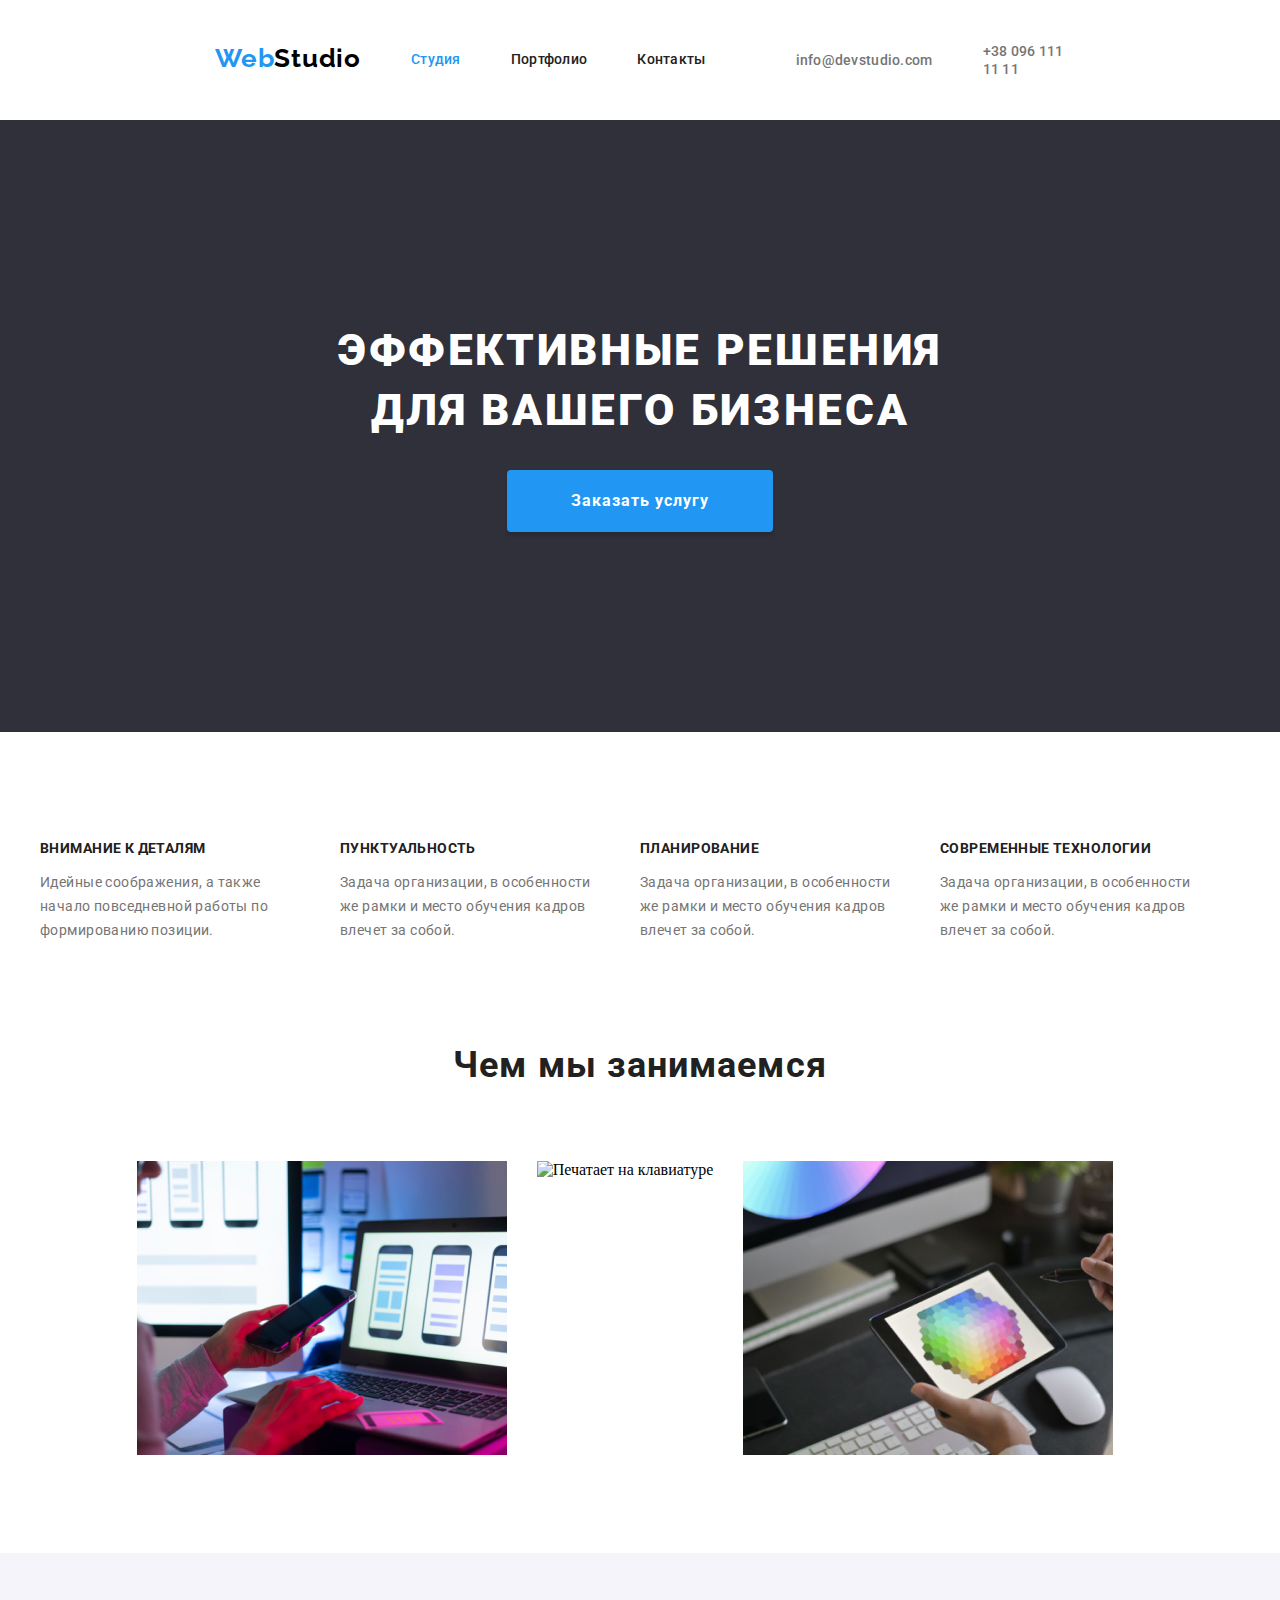
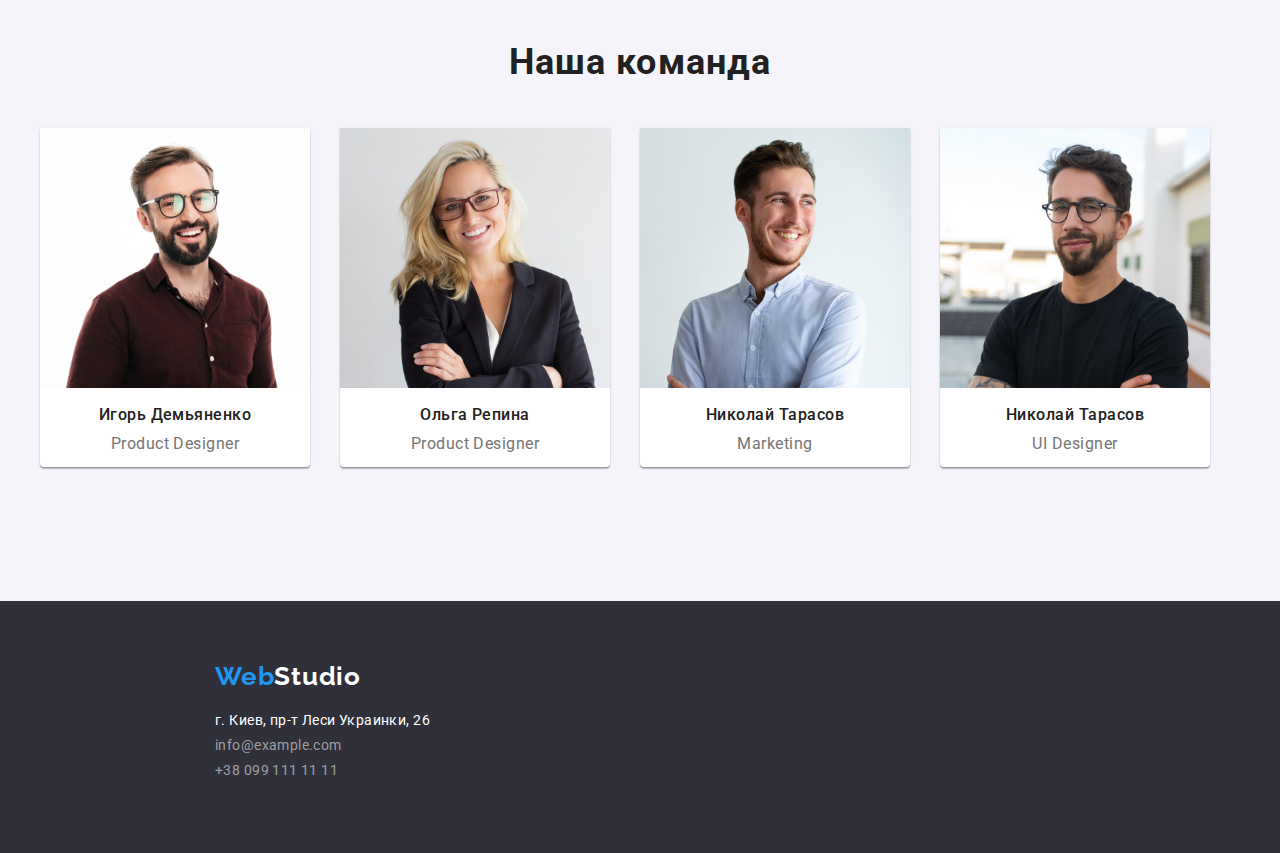
==== index.html @ b2a763d1 "HW" ====
<!DOCTYPE html>
<html lang="ru">
<head>
    <meta charset="UTF-8">
    <meta name="viewport" content="width=device-width, initial-scale=1.0">
    <title>WebStudio</title>
    <link rel="stylesheet" href="css/style.css">
    <link rel="preconnect" href="https://fonts.gstatic.com">
    <link href="https://fonts.googleapis.com/css2?family=Raleway:wght@700&family=Roboto:wght@400;500;700;900&display=swap"
        rel="stylesheet">
</head>
<body>
    
<header class="header">
   <div class="nav_bar_flex">
        <div class="menu">
<ul class="nav_bar">
 
<li lang="en"  class="nav_bar_item_icon"><a href="./index.html" > <span class="color_icon"> Web</span>Studio</a></li>
<li ><a href="#" class="nav_bar_item accent">Студия</a></li>
<li ><a href="portfolio.html" class="nav_bar_item">Портфолио</a></li>
<li ><a href="#" class="nav_bar_item nav">Контакты</a></li>

    </ul>
</div>
<ul class="nav_contact"></ul>
<div class="menu_mail">
    
    <li>
<a href="mailto:info@devstudio.com" class="nav_mail nav_bar_item nav_tel_mail" >info@devstudio.com</a>
</li>
</div>
<li>
<div class="menu_tel"><a href="tel:+380961111111" class="nav_tel nav_bar_item nav_tel_mail" >+38 096 111 11 11</a>
</li>

</div>
</ul>

</div>
</header>
<main>

<section class="hero">
    <div class="hero_head_flex">
<h1 class="hero_head">Эффективные решения для вашего бизнеса</h1></div>
<div class="hero_url_flex"><a href="#" class="hero_url">Заказать услугу</a></div>

</section>


<div >
<section class="edge">
<h2 hidden class="edge_head_hidden">ПРЕИМУ́ЩЕСТВО</h2>
    <ul class="edge_text"> 
<div class="edge_list"><li>
<h3 class="edge_head">Внимание к деталям</h3>
<p class="edge_paragraph">Идейные соображения, а также
 начало повседневной работы по формированию позиции.</p>
</li></div>
<div class="edge_list"><li>
<h3 class="edge_head">Пунктуальность</h3>
<p class="edge_paragraph">Задача организации, 
в особенности же рамки и место обучения кадров влечет за собой.</p>
</li></div>
<div class="edge_list"><li>
<h3 class="edge_head">Планирование</h3>
<p class="edge_paragraph">Задача организации, 
в особенности же рамки и место обучения кадров влечет за собой.</p>
</li></div>
<div class="edge_list"><li>
<h3 class="edge_head">Современные технологии</h3>
<p class="edge_paragraph">Задача организации, в особенности 
же рамки и место обучения кадров влечет за собой.</p>
</li></div>
</section>
</div>
<section class="work">
    </ul>
    <h2 class="work_head">Чем мы занимаемся</h2>
   <div class="work_flex"> <ul class="work_list_photo">
        <li class="work_img_list"><img src="img/img1.jpg" alt="Смотрит в телефон" width="370" height="294"></li>
        <li class="work_img_list"><img src="img/img2.jpg" alt="Печатает на клавиатуре" width="370" height="294"></li>
        <li class="work_img_list"><img src="img/img.jpg" alt="Выберае цвет" width="370" height="294"></li>
    </ul>
    </div>
</section>
<section class="team"><div class="team_head_description_position">
    <h2 class="team_head_description">Наша команда</h2></div>
    <ul class="team_description">
        <li class="team_portfolio">
     <img src="img/img3.jpg" alt="Игорь Демьяненко" width="270" height="260" class="team_photo" >
     <h3 class="team_head">Игорь Демьяненко</h3>
     <p class="team_paragraph">Product Designer</p>
        </li>
        <li class="team_portfolio">
            <img src="img/img4.jpg" alt="Ольга Репина" width="270" height="260" class="team_photo">
            <h3 class="team_head">Ольга Репина</h3>
            <p class="team_paragraph">Product Designer</p>
        </li>
        <li class="team_portfolio">
            <img src="img/img5.jpg" alt="Николай Тарасов" width="270" height="260" class=""team_photo>
      <h3 class="team_head">Николай Тарасов</h3>
            <p class="team_paragraph">Marketing</p>
        </li>
        <li class="team_portfolio">
            <img src="img/img6.jpg" alt="Николай Тарасов" width="270" height="260" class="team_photo">    
            <h3 class="team_head">Николай Тарасов</h3>
            <p class="team_paragraph">UI Designer</p>
        </li> 
    </ul>
</section>
</main>

<footer class="footer">
<div class="nav_bar_item_icon_footer"><a href="#" lang="en" class="nav_bar_item_footer"> <span class="color_icon"> Web</span>Studio</a></div>
        <ul class="href_nav_footer">
        <li class="maps_href href_nav"><a href="https://goo.gl/maps/FSxDLKesftVuLDhv7"><span class="maps_href_color">г. Киев, пр-т Леси Украинки, 26</span></a></li>
        <li class="href_nav "><a href="mailto:info@example.com"> <span class="href_nav_color"> info@example.com</span></a></li>
        <li class="href_nav "><a href="tel:+380991111111"><span class="href_nav_color">+38 099 111 11 11</span></a></li>
        </ul>

</footer>



</body>
</html>
---- css/style.css ----
a {
  text-decoration: none;
  color: rgb(0, 0, 0);
  list-style-type: none;
}
body {
  margin: 0px;
  padding: 0px;
}
li {
  list-style-type: none;
}
.color_icon {
  color: #2196f3;
}
.nav_bar_item_icon {
  font-family: "Raleway", sans-serif;
  font-weight: bold;
  font-size: 26px;
  line-height: 0.838;
  letter-spacing: 0.03em;
}
.nav_bar_item {
  font-family: "Roboto", sans-serif;
  font-weight: 500;
  font-size: 14px;
  line-height: 0.875;
  letter-spacing: 0.02em;
  color: #212121;
}
.nav_bar_item:hover,
.nav_bar_item:focus {
  color: #2196f3;
}
.hero {
  min-height: 600px;
  background: #2f303a;
}
.hero_head {
  font-family: "Roboto", sans-serif;
  font-style: normal;
  font-weight: 900;
  font-size: 44px;
  line-height: 60px;
  width: 696px;
  height: 120px;
  letter-spacing: 0.06em;
  text-transform: uppercase;
  margin-top: 200px;
  margin-bottom: 30px;
  color: #ffffff;
}
.hero_url {
  font-family: "Roboto", sans-serif;
  font-style: normal;
  font-weight: bold;
  font-size: 16px;
  line-height: 0.533px;
  letter-spacing: 0.06em;
  box-shadow: 0px 4px 4px rgba(0, 0, 0, 0.15);
  color: #ffffff;
  padding: 31px 64px;
  background-color: #2196f3;
  border-radius: 4px;
  margin-bottom: 200px;
}
.edge_head {
  font-family: "Roboto", sans-serif;
  font-style: normal;
  font-weight: bold;
  font-size: 14px;
  line-height: 16px;
  letter-spacing: 0.03em;
  text-transform: uppercase;

  color: #212121;
}
.edge_paragraph {
  font-family: "Roboto", sans-serif;
  font-style: normal;
  font-weight: normal;
  font-size: 14px;
  line-height: 24px;
  letter-spacing: 0.03em;

  color: #757575;
}
.work_head {
  font-family: "Roboto", sans-serif;
  font-style: normal;
  font-weight: bold;
  font-size: 36px;
  line-height: 0.857;
  letter-spacing: 0.03em;

  color: #212121;
}
.team_head_description {
  font-family: "Roboto", sans-serif;
  font-style: normal;
  font-weight: bold;
  font-size: 36px;
  line-height: 0.857;
  letter-spacing: 0.03em;
  color: #212121;
}
.team_head {
  font-family: "Roboto", sans-serif;
  font-style: normal;
  font-weight: 500;
  font-size: 16px;
  line-height: 0.842;
  letter-spacing: 0.03em;

  color: #212121;
}
.team_paragraph {
  font-family: "Roboto", sans-serif;
  font-style: normal;
  font-weight: normal;
  font-size: 16px;
  line-height: 0.842;
  letter-spacing: 0.03em;
  color: #757575;
}
.href_nav {
  font-family: "Roboto", sans-serif;
  font-style: normal;
  font-weight: normal;
  font-size: 14px;
  letter-spacing: 0.03em;
  color: #757575;
}
.maps_href {
  font-family: "Roboto", sans-serif;
  font-style: normal;
  font-weight: normal;
  font-size: 14px;
  letter-spacing: 0.03em;
  color: #ffffff;
}
.nav_tel_mail {
  color: #757575;
}
.footer {
  background: #2f303a;
  height: 252px;
}
.nav_bar_item_icon {
  color: #ffffff;
}
.href_nav_color {
  color: #9f9fa3;
}
.maps_href_color {
  color: #ffffff;
}
.accent {
  color: #2196f3;
}
.hero_head_flex {
  display: flex;
  justify-content: center;
  text-align: center;
}
.hero_url_flex {
  display: flex;
  justify-content: center;
}
.header {
  min-height: 80px;
}
.nav_bar_flex {
  display: flex;
}
.nav_bar {
  display: flex;
  align-items: center;
}
.nav_bar_item_icon {
  margin: 24px 93px 25px 215px;
}
.menu .nav_bar li {
  display: flex;
  margin-right: 50px;
}
.nav_bar {
  padding: 0;
  margin: 24px 0 25px 0;
  min-height: 20px;
}
.menu_mail .a {
  margin-left: 1000px;
}
.nav_bar_flex {
  display: flex;
  align-items: center;
  min-height: 70px;
}
.menu_mail {
  margin-left: auto;
}
.menu_tel {
  margin-right: 215px;
  margin-left: 50px;
}
.edge_list {
  min-height: 100px;
  min-width: 270px;
}
.edge_flex {
  display: inline;
}
.edge_list {
  height: 100px;
  width: 270px;
  margin-right: 30px;
  margin-top: 94px;
  margin-bottom: 94px;
}
.edge_text {
  padding: 0;
  display: flex;
  justify-content: center;
  margin: 0;
}
.work_head {
  text-align: center;
}
.work_flex {
  display: flex;
}
.work_list_photo {
  padding: 0;
  margin: 0;
  display: flex;
  margin: auto;
}
.work_img_list {
  margin-right: 30px;
  margin-top: 50px;
  margin-bottom: 94px;
}
.team {
  min-height: 648px;
  background-color: #f5f4fa;
  margin: 0;
  padding: 0px;
}
.team_head_description {
  text-align: center;
  margin: 0;
  padding: 0;
  padding-top: 94px;
}

.team_description {
  display: flex;
  justify-content: center;
  padding: 0;
  margin: 0;
  margin-top: 50px;
}

.team_portfolio {
  margin-right: 30px;
  background: #ffffff;
  box-shadow: 0px 1px 3px rgba(0, 0, 0, 0.12), 0px 1px 1px rgba(0, 0, 0, 0.14),
    0px 2px 1px rgba(0, 0, 0, 0.2);
  border-radius: 0px 0px 4px 4px;
  text-align: center;
}
.nav_bar_item_footer {
  margin: 0;
  padding: 0;

  font-family: "Raleway", sans-serif;
  font-weight: bold;
  font-size: 26px;
  line-height: 31px;
  letter-spacing: 0.03em;
  color: #ffffff;
}
.nav_bar_item_icon_footer {
  padding-top: 60px;
  margin-left: 215px;
  margin-bottom: 20px;
}
.href_nav {
  margin-left: 215px;
  margin-top: 9px;
}
.href_nav_footer {
  margin: 0;
  padding: 0;
}
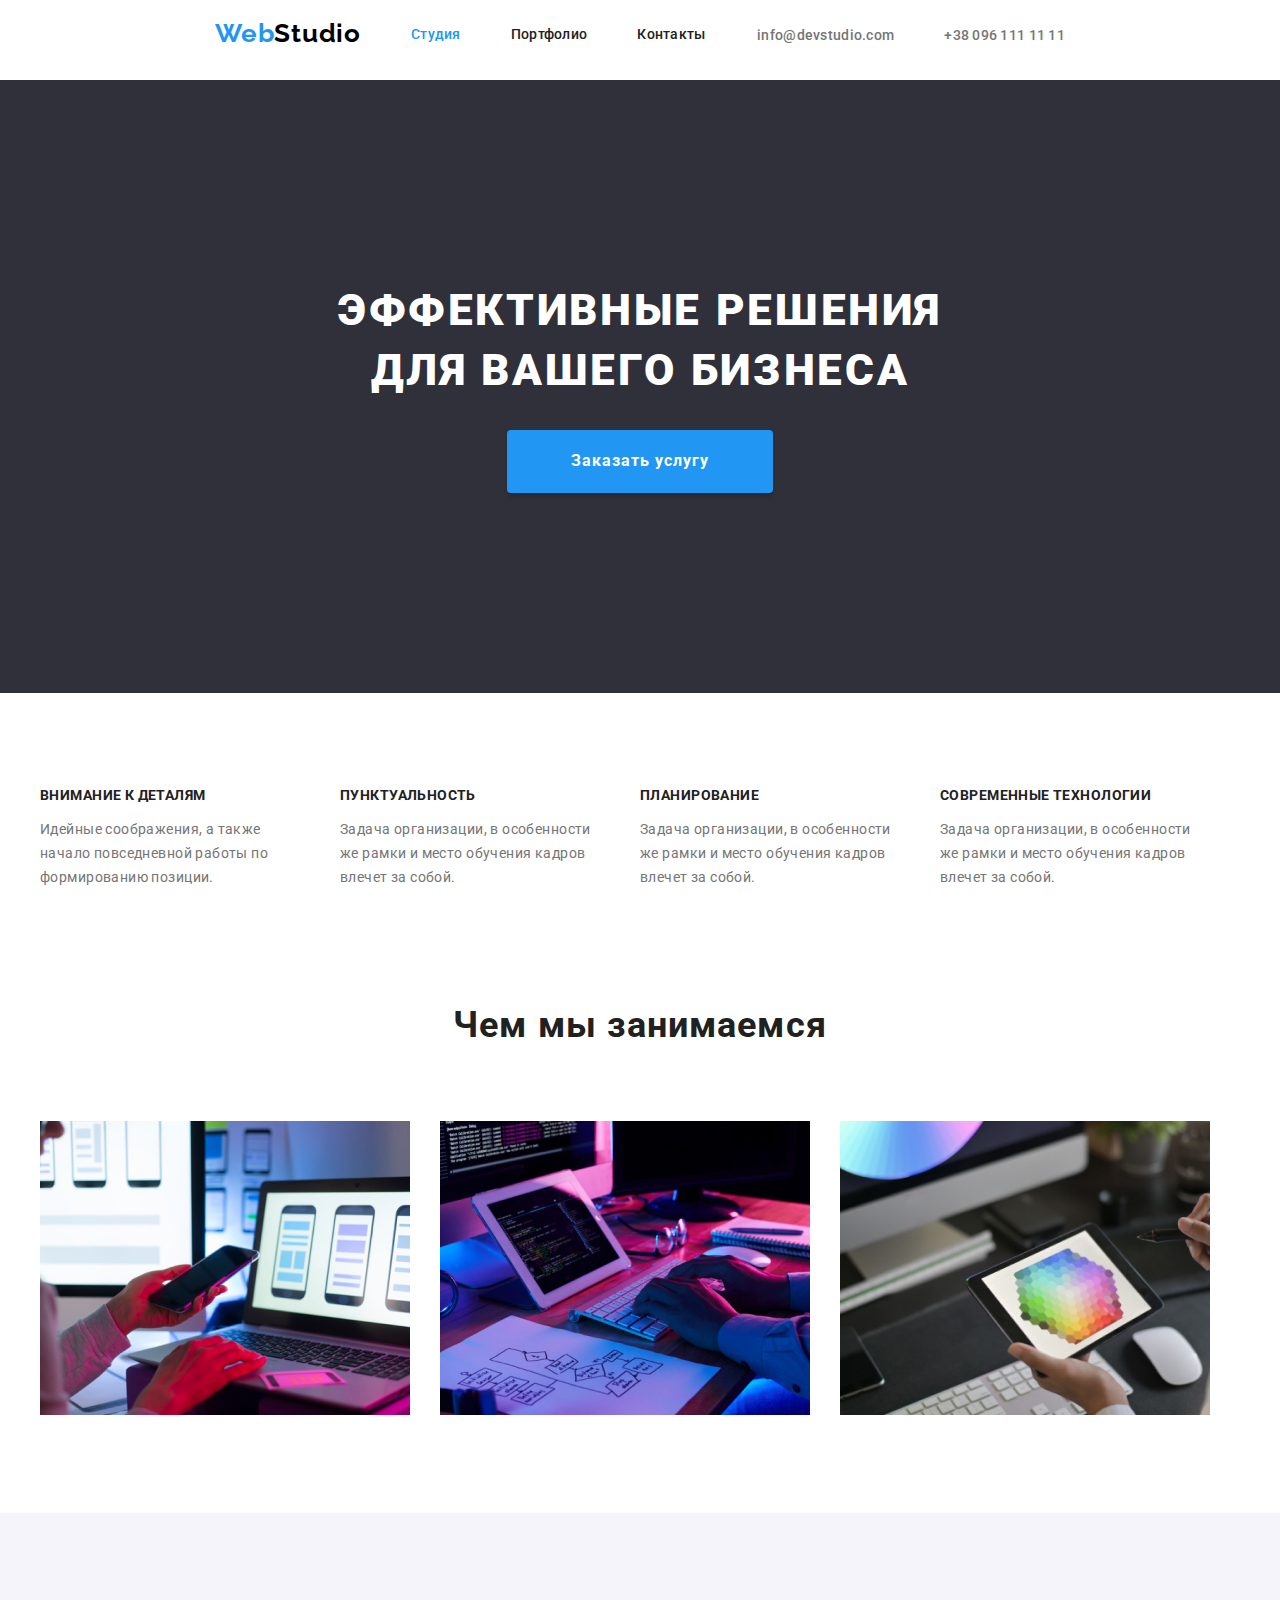
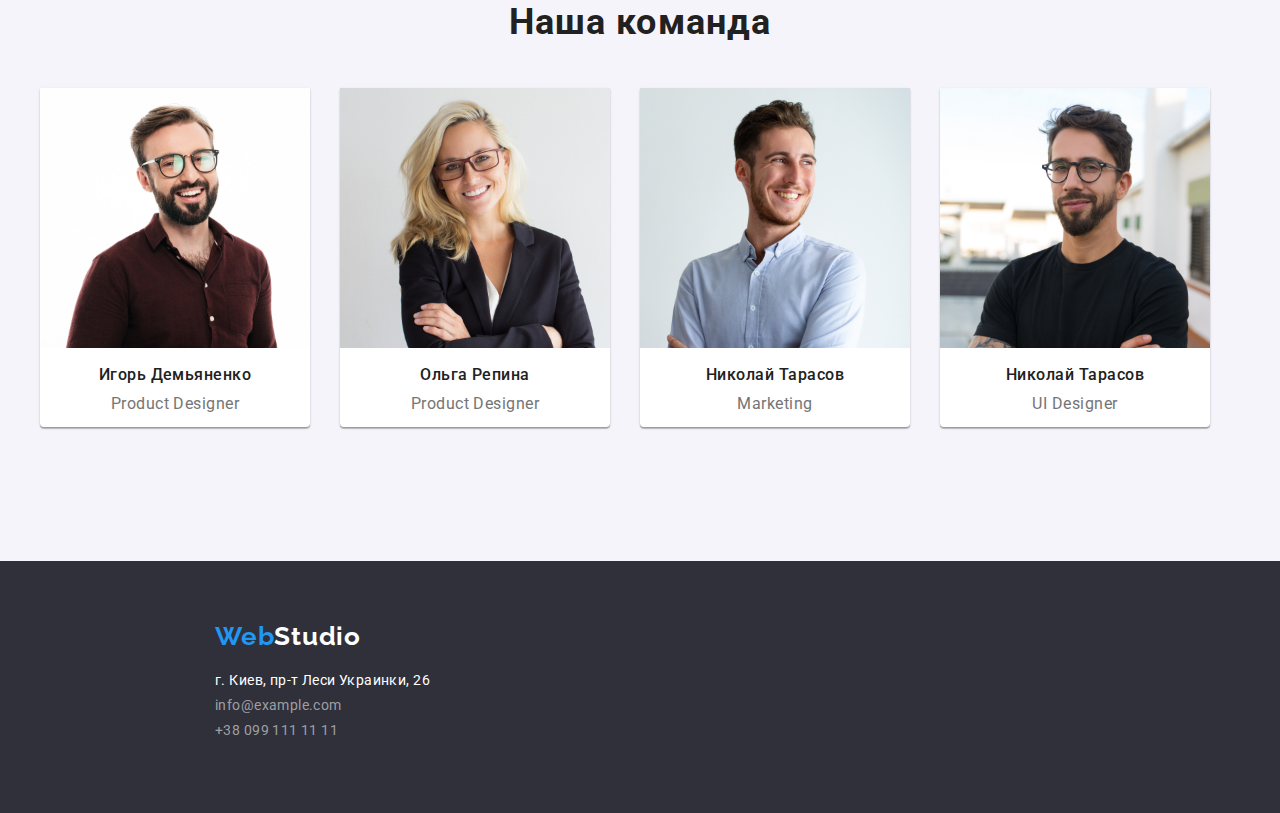
==== commit b15eaa20: "hm 4" ====
--- a/index.html
+++ b/index.html
@@ -23,18 +23,22 @@
 
     </ul>
 </div>
-<ul class="nav_contact"></ul>
-<div class="menu_mail">
+
+<ul class="nav_contact">
+
     
     <li>
+        <div class="menu_mail">
 <a href="mailto:info@devstudio.com" class="nav_mail nav_bar_item nav_tel_mail" >info@devstudio.com</a>
-</li>
 </div>
-<li>
-<div class="menu_tel"><a href="tel:+380961111111" class="nav_tel nav_bar_item nav_tel_mail" >+38 096 111 11 11</a>
 </li>
 
+
+    <li>
+        <div class="menu_tel">
+<a href="tel:+380961111111" class="nav_tel nav_bar_item nav_tel_mail" >+38 096 111 11 11</a>
 </div>
+</li>
 </ul>
 
 </div>
@@ -53,30 +57,34 @@
 <section class="edge">
 <h2 hidden class="edge_head_hidden">ПРЕИМУ́ЩЕСТВО</h2>
     <ul class="edge_text"> 
-<div class="edge_list"><li>
+<li><div class="edge_list">
 <h3 class="edge_head">Внимание к деталям</h3>
 <p class="edge_paragraph">Идейные соображения, а также
- начало повседневной работы по формированию позиции.</p>
-</li></div>
-<div class="edge_list"><li>
+ начало повседневной работы по формированию позиции.</p></div>
+</li>
+<li><div class="edge_list">
 <h3 class="edge_head">Пунктуальность</h3>
 <p class="edge_paragraph">Задача организации, 
-в особенности же рамки и место обучения кадров влечет за собой.</p>
-</li></div>
-<div class="edge_list"><li>
+в особенности же рамки и место обучения кадров влечет за собой.</p></div>
+</li>
+<li><div class="edge_list">
 <h3 class="edge_head">Планирование</h3>
 <p class="edge_paragraph">Задача организации, 
-в особенности же рамки и место обучения кадров влечет за собой.</p>
-</li></div>
-<div class="edge_list"><li>
+в особенности же рамки и место обучения кадров влечет за собой.</p></div>
+<li><div class="edge_list">
 <h3 class="edge_head">Современные технологии</h3>
 <p class="edge_paragraph">Задача организации, в особенности 
-же рамки и место обучения кадров влечет за собой.</p>
-</li></div>
+же рамки и место обучения кадров влечет за собой.</p></div>
+</li>
+
+</ul>
 </section>
 </div>
+
+
+
 <section class="work">
-    </ul>
+  
     <h2 class="work_head">Чем мы занимаемся</h2>
    <div class="work_flex"> <ul class="work_list_photo">
         <li class="work_img_list"><img src="img/img1.jpg" alt="Смотрит в телефон" width="370" height="294"></li>
@@ -99,7 +107,7 @@
             <p class="team_paragraph">Product Designer</p>
         </li>
         <li class="team_portfolio">
-            <img src="img/img5.jpg" alt="Николай Тарасов" width="270" height="260" class=""team_photo>
+            <img src="img/img5.jpg" alt="Николай Тарасов" width="270" height="260" class="team_photo">
       <h3 class="team_head">Николай Тарасов</h3>
             <p class="team_paragraph">Marketing</p>
         </li>
--- a/css/style.css
+++ b/css/style.css
@@ -187,7 +187,7 @@
 .nav_bar {
   padding: 0;
   margin: 24px 0 25px 0;
-  min-height: 20px;
+  height: 20px;
 }
 .menu_mail .a {
   margin-left: 1000px;
@@ -294,3 +294,8 @@
   margin: 0;
   padding: 0;
 }
+.nav_contact {
+  display: flex;
+  padding: 0;
+  margin-left: auto;
+}
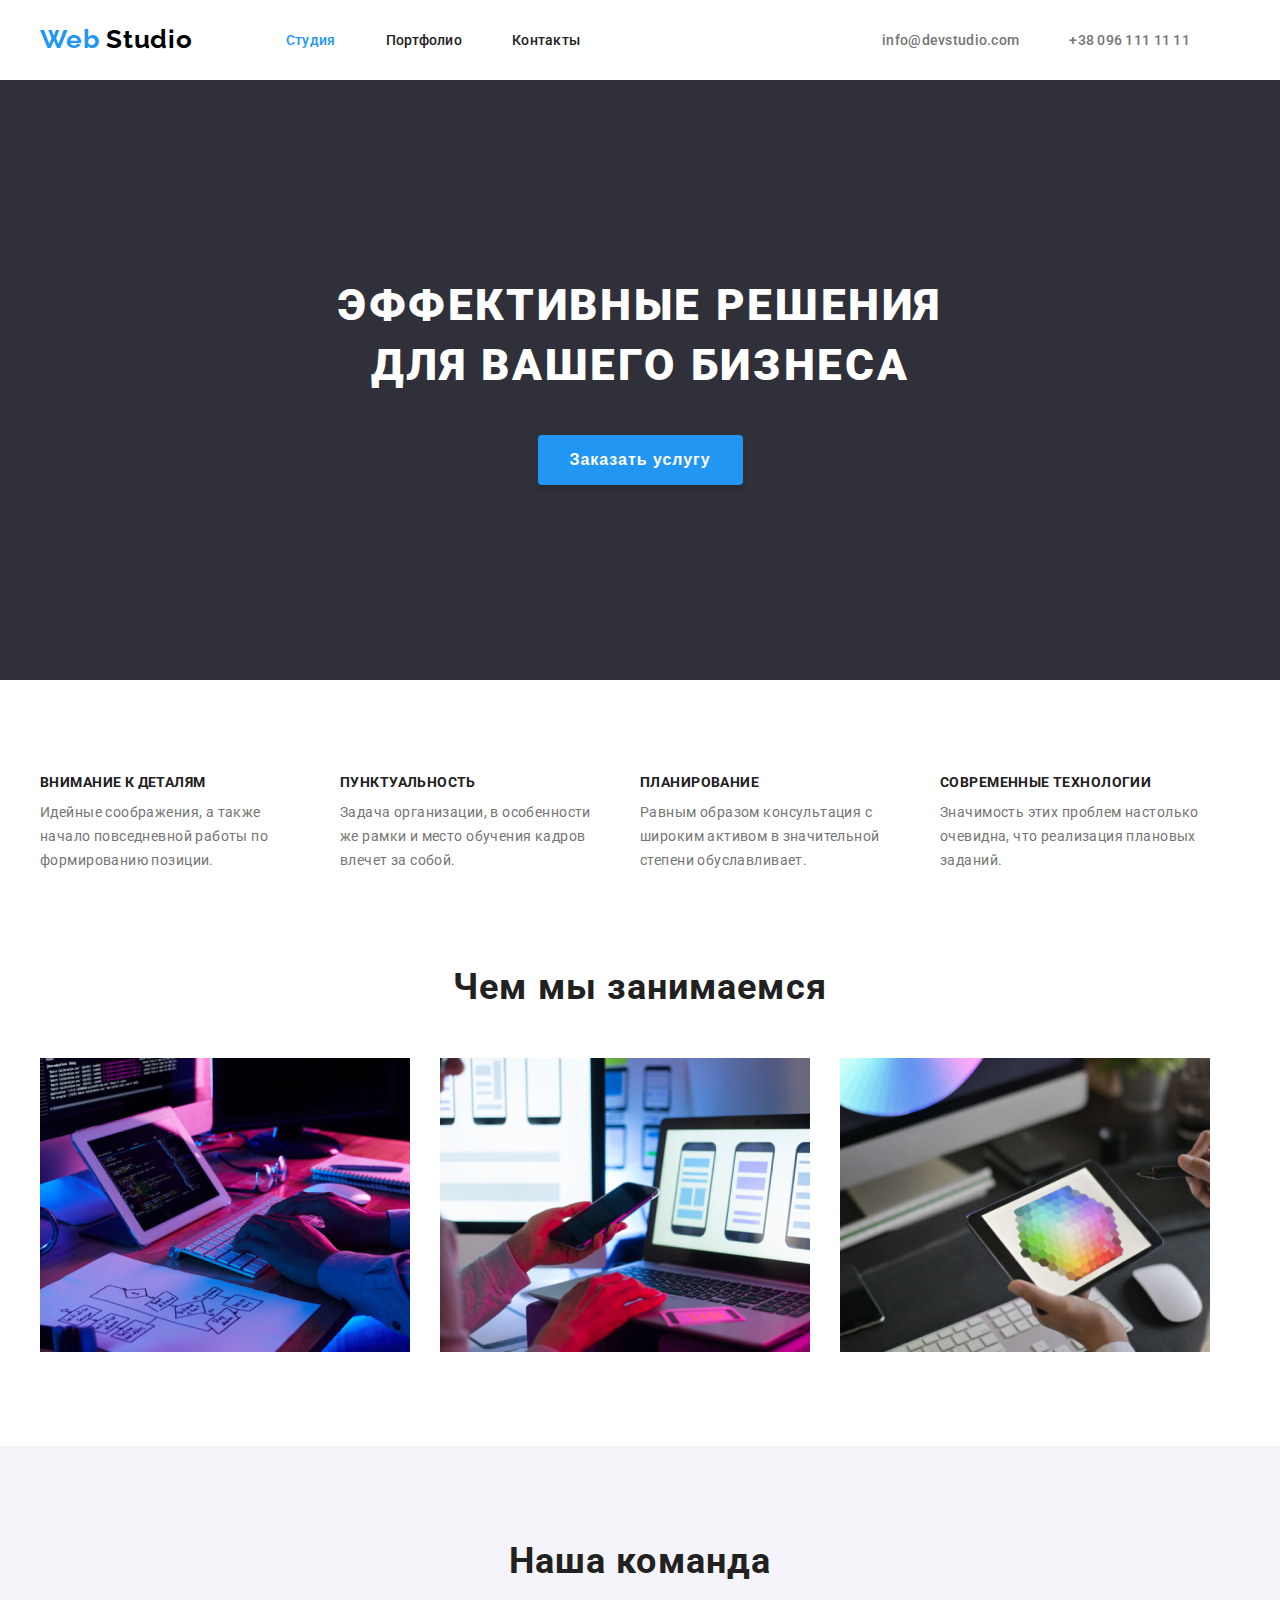
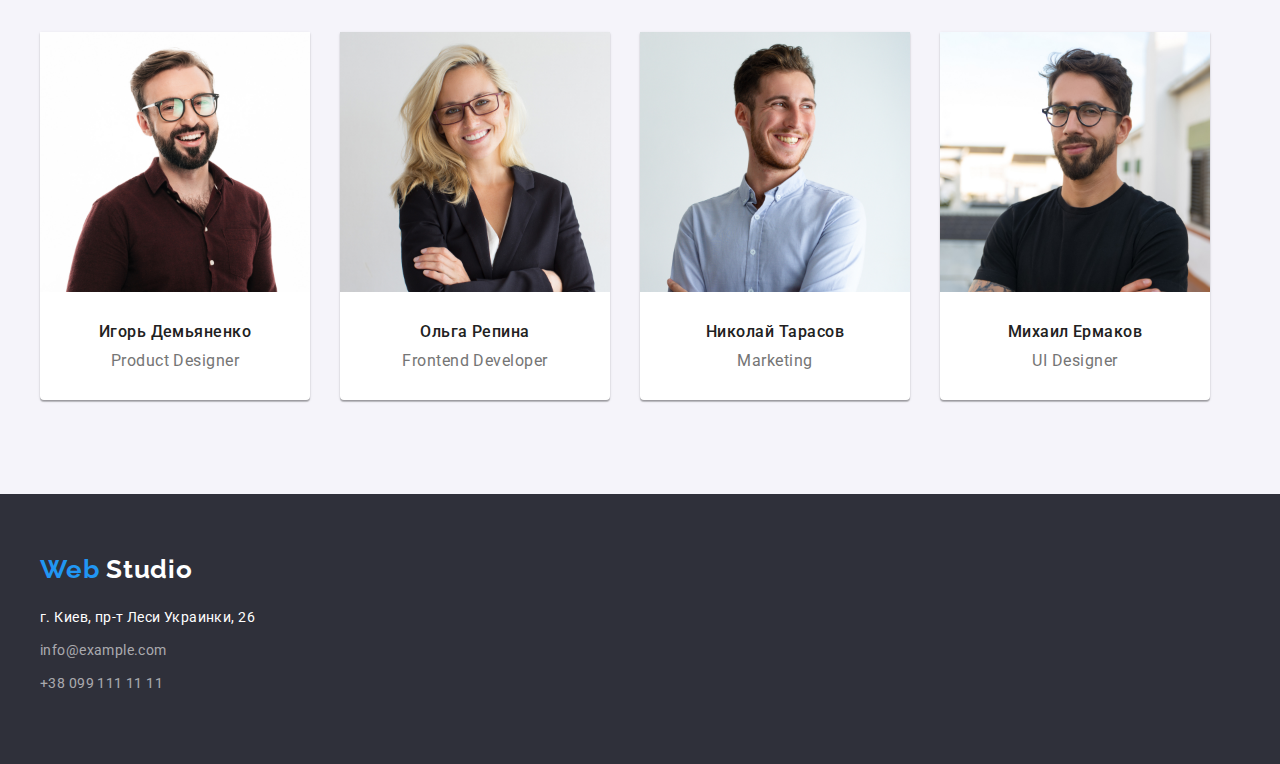
==== commit 719fd25e: "hm12" ====
--- a/index.html
+++ b/index.html
@@ -1,136 +1,98 @@
 <!DOCTYPE html>
 <html lang="ru">
+
 <head>
     <meta charset="UTF-8">
     <meta name="viewport" content="width=device-width, initial-scale=1.0">
     <title>WebStudio</title>
     <link rel="stylesheet" href="css/style.css">
+    
     <link rel="preconnect" href="https://fonts.gstatic.com">
-    <link href="https://fonts.googleapis.com/css2?family=Raleway:wght@700&family=Roboto:wght@400;500;700;900&display=swap"
+    <link
+        href="https://fonts.googleapis.com/css2?family=Raleway:wght@700&family=Roboto:wght@400;500;700;900&display=swap"
         rel="stylesheet">
 </head>
-<body>
-    
 <header class="header">
-   <div class="nav_bar_flex">
-        <div class="menu">
-<ul class="nav_bar">
- 
-<li lang="en"  class="nav_bar_item_icon"><a href="./index.html" > <span class="color_icon"> Web</span>Studio</a></li>
-<li ><a href="#" class="nav_bar_item accent">Студия</a></li>
-<li ><a href="portfolio.html" class="nav_bar_item">Портфолио</a></li>
-<li ><a href="#" class="nav_bar_item nav">Контакты</a></li>
-
-    </ul>
-</div>
-
-<ul class="nav_contact">
-
-    
-    <li>
-        <div class="menu_mail">
-<a href="mailto:info@devstudio.com" class="nav_mail nav_bar_item nav_tel_mail" >info@devstudio.com</a>
-</div>
-</li>
-
-
-    <li>
-        <div class="menu_tel">
-<a href="tel:+380961111111" class="nav_tel nav_bar_item nav_tel_mail" >+38 096 111 11 11</a>
-</div>
-</li>
+    <div class="container">
+    <nav class="menu">
+<a href="./index.html" class="icon_head">
+ <span class="color_accent"> Web </span>Studio
+</a>
+<ul class="menu_list">
+    <li><a href="./index.html" class="menu_link_list accent">Студия</a></li>
+    <li><a href="./portfolio.html" class="menu_link_list">Портфолио</a></li>
+    <li><a href="" class="menu_link_list">Контакты</a></li>
 </ul>
-
+</nav>
+<ul class="address">
+    <li class="address_link"><a href="mailto:info@devstudio.com" class="address_item">info@devstudio.com</a></li>
+    <li class="address_link"><a href="tel:380961111111" class="address_item">+38 096 111 11 11</a></li>
+</ul>
 </div>
 </header>
-<main>
-
+<main class="main">
 <section class="hero">
-    <div class="hero_head_flex">
-<h1 class="hero_head">Эффективные решения для вашего бизнеса</h1></div>
-<div class="hero_url_flex"><a href="#" class="hero_url">Заказать услугу</a></div>
-
+<div class="hero_box">
+<h1 class="hero_title">Эффективные решения для вашего бизнеса</h1>
+<button class="hero_btn" type="button">Заказать услугу</button>
+    </div>
+</section>
+<section class="section features">
+    <div class="container ">
+       <h2 class="visually-hidden">Особенности</h2>
+        <ul class="features_list">
+            <li class="features_items"><h3 class="features_head">Внимание к деталям</h3>
+                <p class="features_paragraph">Идейные соображения, а также начало повседневной работы по формированию позиции.</p></li>
+            <li class="features_items"><h3 class="features_head">Пунктуальность</h3>
+                <p class="features_paragraph">Задача организации, в особенности же рамки и место обучения кадров влечет за собой.</p></li>
+            <li class="features_items"><h3 class="features_head">Планирование</h3>
+                <p class="features_paragraph">Равным образом консультация с широким активом в значительной степени обуславливает.</p></li>
+            <li class="features_items"><h3 class="features_head">Современные технологии</h3>
+                <p class="features_paragraph">Значимость этих проблем настолько очевидна, что реализация плановых заданий.</p></li>
+        </ul>
+    </div>
+</section>
+<section class="section about">
+    <div class="container ">
+<h2 class="about_head">Чем мы занимаемся</h2>
+<ul class="about_list">
+    <li class="about_list_item"> <img src="img/img2.jpg" alt="" width="370px" height="294px"></li>
+    <li class="about_list_item"> <img src="img/img1.jpg" alt="" width="370px" height="294px"></li>
+    <li class="about_list_item"> <img src="img/img.jpg" alt="" width="370px" height="294px"></li>
+  
+</ul>
+    </div>
+</section>
+<section class="section team">
+    <div class="container">
+        <h2 class="team_head">Наша команда</h2>
+<ul class="team_list">
+    <li class="team_item"><img src="img/img3.jpg" alt="" width="270px" height="260px"><div class="team_list_item_text"><h3 class="team_list_head">Игорь Демьяненко</h3>
+    <p class="team_text">Product Designer</p></div></li>
+    <li class="team_item"><img src="img/img4.jpg" alt="" width="270px" height="260px"><div class="team_list_item_text"><h3 class="team_list_head">Ольга Репина</h3>
+    <p class="team_text">Frontend Developer</p></div></li>
+    <li class="team_item"><img src="img/img5.jpg" alt="" width="270px" height="260px"><div class="team_list_item_text"><h3 class="team_list_head">Николай Тарасов</h3>
+    <p class="team_text">Marketing</p></div></li>
+    <li class="team_item"><img src="img/img6.jpg" alt="" width="270px" height="260px"><div class="team_list_item_text"><h3 class="team_list_head">Михаил Ермаков</h3>
+    <p class="team_text">UI Designer</p></div></li>
+</ul>
+    </div>
 </section>
 
-
-<div >
-<section class="edge">
-<h2 hidden class="edge_head_hidden">ПРЕИМУ́ЩЕСТВО</h2>
-    <ul class="edge_text"> 
-<li><div class="edge_list">
-<h3 class="edge_head">Внимание к деталям</h3>
-<p class="edge_paragraph">Идейные соображения, а также
- начало повседневной работы по формированию позиции.</p></div>
-</li>
-<li><div class="edge_list">
-<h3 class="edge_head">Пунктуальность</h3>
-<p class="edge_paragraph">Задача организации, 
-в особенности же рамки и место обучения кадров влечет за собой.</p></div>
-</li>
-<li><div class="edge_list">
-<h3 class="edge_head">Планирование</h3>
-<p class="edge_paragraph">Задача организации, 
-в особенности же рамки и место обучения кадров влечет за собой.</p></div>
-<li><div class="edge_list">
-<h3 class="edge_head">Современные технологии</h3>
-<p class="edge_paragraph">Задача организации, в особенности 
-же рамки и место обучения кадров влечет за собой.</p></div>
-</li>
-
-</ul>
-</section>
-</div>
-
-
-
-<section class="work">
-  
-    <h2 class="work_head">Чем мы занимаемся</h2>
-   <div class="work_flex"> <ul class="work_list_photo">
-        <li class="work_img_list"><img src="img/img1.jpg" alt="Смотрит в телефон" width="370" height="294"></li>
-        <li class="work_img_list"><img src="img/img2.jpg" alt="Печатает на клавиатуре" width="370" height="294"></li>
-        <li class="work_img_list"><img src="img/img.jpg" alt="Выберае цвет" width="370" height="294"></li>
-    </ul>
+</main>
+<footer class="footer">
+    <div class="container">
+        <a href="./index.html" class="icon_footer">
+            <span class="color_accent"> Web </span>Studio
+        </a>
+        <div class="address">
+        <ul class="contact">
+            <li class="contact_list contact_list_maps"> <a href=""><span class="color_footer_white">г. Киев, пр-т Леси Украинки, 26</span></a></li>
+            <li class="contact_list contact_tel_mail"> <a href="mailto:info@devstudio.com"><span class="color_footer">info@example.com</span></a></li>
+            <li class="contact_list contact_tel_mail"> <a href="tel:380961111111"><span class="color_footer">+38 099 111 11 11</span></a></li>
+        </ul>
+        </div>
     </div>
-</section>
-<section class="team"><div class="team_head_description_position">
-    <h2 class="team_head_description">Наша команда</h2></div>
-    <ul class="team_description">
-        <li class="team_portfolio">
-     <img src="img/img3.jpg" alt="Игорь Демьяненко" width="270" height="260" class="team_photo" >
-     <h3 class="team_head">Игорь Демьяненко</h3>
-     <p class="team_paragraph">Product Designer</p>
-        </li>
-        <li class="team_portfolio">
-            <img src="img/img4.jpg" alt="Ольга Репина" width="270" height="260" class="team_photo">
-            <h3 class="team_head">Ольга Репина</h3>
-            <p class="team_paragraph">Product Designer</p>
-        </li>
-        <li class="team_portfolio">
-            <img src="img/img5.jpg" alt="Николай Тарасов" width="270" height="260" class="team_photo">
-      <h3 class="team_head">Николай Тарасов</h3>
-            <p class="team_paragraph">Marketing</p>
-        </li>
-        <li class="team_portfolio">
-            <img src="img/img6.jpg" alt="Николай Тарасов" width="270" height="260" class="team_photo">    
-            <h3 class="team_head">Николай Тарасов</h3>
-            <p class="team_paragraph">UI Designer</p>
-        </li> 
-    </ul>
-</section>
-</main>
-
-<footer class="footer">
-<div class="nav_bar_item_icon_footer"><a href="#" lang="en" class="nav_bar_item_footer"> <span class="color_icon"> Web</span>Studio</a></div>
-        <ul class="href_nav_footer">
-        <li class="maps_href href_nav"><a href="https://goo.gl/maps/FSxDLKesftVuLDhv7"><span class="maps_href_color">г. Киев, пр-т Леси Украинки, 26</span></a></li>
-        <li class="href_nav "><a href="mailto:info@example.com"> <span class="href_nav_color"> info@example.com</span></a></li>
-        <li class="href_nav "><a href="tel:+380991111111"><span class="href_nav_color">+38 099 111 11 11</span></a></li>
-        </ul>
 
 </footer>
-
-
-
-</body>
 </html>--- a/css/style.css
+++ b/css/style.css
@@ -1,70 +1,170 @@
+h1,
+h2,
+h3,
+h4,
+h5,
+h6 {
+  margin: 0;
+}
+
+ol,
+ul {
+  margin: 0;
+}
+
+p {
+  margin: 0;
+}
+
+img {
+  display: block;
+}
 a {
   text-decoration: none;
-  color: rgb(0, 0, 0);
-  list-style-type: none;
+  color: black;
+}
+.container {
+  margin-left: auto;
+  margin-right: auto;
+  width: 1200px;
+  padding-left: 15px;
+  padding-right: 15px;
+}
+.section {
+  padding-top: 94px;
+  padding-bottom: 94px;
 }
 body {
-  margin: 0px;
-  padding: 0px;
-}
-li {
-  list-style-type: none;
-}
-.color_icon {
+  padding: 0;
+  margin: 0;
+}
+.color_accent {
+  color: rgba(33, 150, 243, 1);
+}
+.icon_head {
+  font-family: "Raleway", sans-serif;
+  font-style: normal;
+  font-weight: bold;
+  font-size: 26px;
+  line-height: 31px;
+  letter-spacing: 0.03em;
+}
+ul {
+  padding: 0;
+  margin: 0;
+  list-style: none;
+}
+.visually-hidden {
+  position: absolute;
+  width: 1px;
+  height: 1px;
+  margin: -1px;
+  border: 0;
+  padding: 0;
+  white-space: nowrap;
+  clip-path: inset(100%);
+  clip: rect(0 0 0 0);
+  overflow: hidden;
+}
+
+.menu_link_list {
+  font-family: "Roboto", sans-serif;
+  font-style: normal;
+  font-weight: 500;
+  font-size: 14px;
+  line-height: 16px;
+  letter-spacing: 0.02em;
+
+  color: #212121;
+}
+.menu_link_list:hover,
+.menu_link_list:focus {
   color: #2196f3;
 }
-.nav_bar_item_icon {
-  font-family: "Raleway", sans-serif;
-  font-weight: bold;
-  font-size: 26px;
-  line-height: 0.838;
-  letter-spacing: 0.03em;
-}
-.nav_bar_item {
-  font-family: "Roboto", sans-serif;
+.address_item {
+  font-family: "Roboto", sans-serif;
+  font-style: normal;
   font-weight: 500;
   font-size: 14px;
-  line-height: 0.875;
+  line-height: 16px;
   letter-spacing: 0.02em;
-  color: #212121;
-}
-.nav_bar_item:hover,
-.nav_bar_item:focus {
+
+  color: rgba(117, 117, 117, 1);
+}
+.address_item:hover,
+.address_item:focus {
   color: #2196f3;
 }
+.menu {
+  display: flex;
+  align-items: center;
+}
+.menu_list {
+  display: flex;
+  align-items: center;
+}
+.menu_link_list {
+  margin-right: 50px;
+}
+.icon_head {
+  margin-right: 93px;
+}
+.address {
+  display: flex;
+  align-items: center;
+  margin-left: auto;
+}
+.header .container {
+  display: flex;
+  align-items: center;
+  margin-top: 24px;
+  margin-bottom: 25px;
+}
+.address_link {
+  margin-right: 50px;
+}
+.accent {
+  color: #2196f3;
+}
+
 .hero {
-  min-height: 600px;
-  background: #2f303a;
-}
-.hero_head {
+  height: 600px;
+  background-color: #2f303a;
+  display: flex;
+  align-items: center;
+  justify-content: center;
+}
+.hero_title {
   font-family: "Roboto", sans-serif;
   font-style: normal;
   font-weight: 900;
   font-size: 44px;
   line-height: 60px;
-  width: 696px;
-  height: 120px;
+  margin: 0 auto 40px;
+
   letter-spacing: 0.06em;
   text-transform: uppercase;
-  margin-top: 200px;
-  margin-bottom: 30px;
+  max-width: 696px;
   color: #ffffff;
 }
-.hero_url {
-  font-family: "Roboto", sans-serif;
-  font-style: normal;
-  font-weight: bold;
+.hero_btn {
+  padding: 10px 32px;
+  font-weight: 700;
   font-size: 16px;
-  line-height: 0.533px;
+  line-height: 1.875;
+  text-align: center;
   letter-spacing: 0.06em;
+  color: #ffffff;
+  border: none;
+  background: #2196f3;
+  border-radius: 4px;
   box-shadow: 0px 4px 4px rgba(0, 0, 0, 0.15);
-  color: #ffffff;
-  padding: 31px 64px;
-  background-color: #2196f3;
-  border-radius: 4px;
-  margin-bottom: 200px;
-}
-.edge_head {
+  cursor: pointer;
+}
+.hero_box {
+  text-align: center;
+}
+.features_head {
   font-family: "Roboto", sans-serif;
   font-style: normal;
   font-weight: bold;
@@ -72,230 +172,147 @@
   line-height: 16px;
   letter-spacing: 0.03em;
   text-transform: uppercase;
-
-  color: #212121;
-}
-.edge_paragraph {
+  margin-bottom: 10px;
+  color: #212121;
+}
+.features_paragraph {
   font-family: "Roboto", sans-serif;
   font-style: normal;
   font-weight: normal;
   font-size: 14px;
   line-height: 24px;
+
   letter-spacing: 0.03em;
 
   color: #757575;
 }
-.work_head {
+.features_items {
+  margin-right: 30px;
+  width: calc((100% - 90px) / 4);
+}
+.features_list {
+  display: flex;
+  align-items: center;
+}
+.about_head {
   font-family: "Roboto", sans-serif;
   font-style: normal;
   font-weight: bold;
   font-size: 36px;
-  line-height: 0.857;
-  letter-spacing: 0.03em;
-
-  color: #212121;
-}
-.team_head_description {
+  line-height: 42px;
+  text-align: center;
+  letter-spacing: 0.03em;
+
+  color: #212121;
+  margin-bottom: 50px;
+}
+.section.about {
+  padding-top: 0;
+}
+.about_list {
+  display: flex;
+  align-items: center;
+}
+.about_list_item {
+  margin-right: 30px;
+}
+.about {
+  padding-top: 0;
+}
+.section.team {
+  background-color: #f5f4fa;
+}
+.team_head {
   font-family: "Roboto", sans-serif;
   font-style: normal;
   font-weight: bold;
   font-size: 36px;
-  line-height: 0.857;
-  letter-spacing: 0.03em;
-  color: #212121;
-}
-.team_head {
-  font-family: "Roboto", sans-serif;
-  font-style: normal;
-  font-weight: 500;
-  font-size: 16px;
-  line-height: 0.842;
-  letter-spacing: 0.03em;
-
-  color: #212121;
-}
-.team_paragraph {
-  font-family: "Roboto", sans-serif;
-  font-style: normal;
-  font-weight: normal;
-  font-size: 16px;
-  line-height: 0.842;
-  letter-spacing: 0.03em;
-  color: #757575;
-}
-.href_nav {
-  font-family: "Roboto", sans-serif;
-  font-style: normal;
-  font-weight: normal;
-  font-size: 14px;
-  letter-spacing: 0.03em;
-  color: #757575;
-}
-.maps_href {
-  font-family: "Roboto", sans-serif;
-  font-style: normal;
-  font-weight: normal;
-  font-size: 14px;
-  letter-spacing: 0.03em;
-  color: #ffffff;
-}
-.nav_tel_mail {
-  color: #757575;
-}
-.footer {
-  background: #2f303a;
-  height: 252px;
-}
-.nav_bar_item_icon {
-  color: #ffffff;
-}
-.href_nav_color {
-  color: #9f9fa3;
-}
-.maps_href_color {
-  color: #ffffff;
-}
-.accent {
-  color: #2196f3;
-}
-.hero_head_flex {
-  display: flex;
-  justify-content: center;
-  text-align: center;
-}
-.hero_url_flex {
-  display: flex;
-  justify-content: center;
-}
-.header {
-  min-height: 80px;
-}
-.nav_bar_flex {
-  display: flex;
-}
-.nav_bar {
-  display: flex;
-  align-items: center;
-}
-.nav_bar_item_icon {
-  margin: 24px 93px 25px 215px;
-}
-.menu .nav_bar li {
-  display: flex;
-  margin-right: 50px;
-}
-.nav_bar {
-  padding: 0;
-  margin: 24px 0 25px 0;
-  height: 20px;
-}
-.menu_mail .a {
-  margin-left: 1000px;
-}
-.nav_bar_flex {
-  display: flex;
-  align-items: center;
-  min-height: 70px;
-}
-.menu_mail {
-  margin-left: auto;
-}
-.menu_tel {
-  margin-right: 215px;
-  margin-left: 50px;
-}
-.edge_list {
-  min-height: 100px;
-  min-width: 270px;
-}
-.edge_flex {
-  display: inline;
-}
-.edge_list {
-  height: 100px;
-  width: 270px;
-  margin-right: 30px;
-  margin-top: 94px;
-  margin-bottom: 94px;
-}
-.edge_text {
-  padding: 0;
-  display: flex;
-  justify-content: center;
-  margin: 0;
-}
-.work_head {
-  text-align: center;
-}
-.work_flex {
-  display: flex;
-}
-.work_list_photo {
-  padding: 0;
-  margin: 0;
-  display: flex;
-  margin: auto;
-}
-.work_img_list {
-  margin-right: 30px;
-  margin-top: 50px;
-  margin-bottom: 94px;
-}
-.team {
-  min-height: 648px;
-  background-color: #f5f4fa;
-  margin: 0;
-  padding: 0px;
-}
-.team_head_description {
-  text-align: center;
-  margin: 0;
-  padding: 0;
-  padding-top: 94px;
-}
-
-.team_description {
-  display: flex;
-  justify-content: center;
-  padding: 0;
-  margin: 0;
-  margin-top: 50px;
-}
-
-.team_portfolio {
-  margin-right: 30px;
+  line-height: 42px;
+  text-align: center;
+  letter-spacing: 0.03em;
+  margin-bottom: 50px;
+  color: #212121;
+}
+.team_list {
+  display: flex;
+  align-items: center;
+}
+.team_item {
   background: #ffffff;
+  /* material shadow v1 */
+
   box-shadow: 0px 1px 3px rgba(0, 0, 0, 0.12), 0px 1px 1px rgba(0, 0, 0, 0.14),
     0px 2px 1px rgba(0, 0, 0, 0.2);
   border-radius: 0px 0px 4px 4px;
-  text-align: center;
-}
-.nav_bar_item_footer {
-  margin: 0;
-  padding: 0;
-
+  margin-right: 30px;
+}
+.team_list_head {
+  font-family: "Roboto", sans-serif;
+  font-style: normal;
+  font-weight: 500;
+  font-size: 16px;
+  line-height: 19px;
+
+  text-align: center;
+  letter-spacing: 0.03em;
+
+  color: #212121;
+  margin-bottom: 10px;
+}
+.team_text {
+  font-family: "Roboto", sans-serif;
+  font-style: normal;
+  font-weight: normal;
+  font-size: 16px;
+  line-height: 19px;
+  /* identical to box height */
+
+  text-align: center;
+  letter-spacing: 0.03em;
+
+  color: #757575;
+}
+.team_list_item_text {
+  padding-top: 30px;
+  padding-bottom: 30px;
+}
+.icon_footer {
   font-family: "Raleway", sans-serif;
+  font-style: normal;
   font-weight: bold;
   font-size: 26px;
   line-height: 31px;
   letter-spacing: 0.03em;
   color: #ffffff;
-}
-.nav_bar_item_icon_footer {
+  margin-bottom: 20px;
+  display: block;
+}
+.footer {
+  background: #2f303a;
   padding-top: 60px;
-  margin-left: 215px;
-  margin-bottom: 20px;
-}
-.href_nav {
-  margin-left: 215px;
-  margin-top: 9px;
-}
-.href_nav_footer {
-  margin: 0;
-  padding: 0;
-}
-.nav_contact {
-  display: flex;
-  padding: 0;
+  padding-bottom: 60px;
+}
+.contact_list {
+  margin-bottom: 9px;
+}
+.address {
+  display: flex;
+  align-items: center;
   margin-left: auto;
 }
+.contact_list {
+  font-family: "Roboto", sans-serif;
+  font-style: normal;
+  font-weight: normal;
+  font-size: 14px;
+  line-height: 24px;
+  /* or 171% */
+
+  letter-spacing: 0.03em;
+}
+.color_footer_white {
+  color: #ffffff;
+}
+.color_footer {
+  color: rgba(255, 255, 255, 0.6);
+}
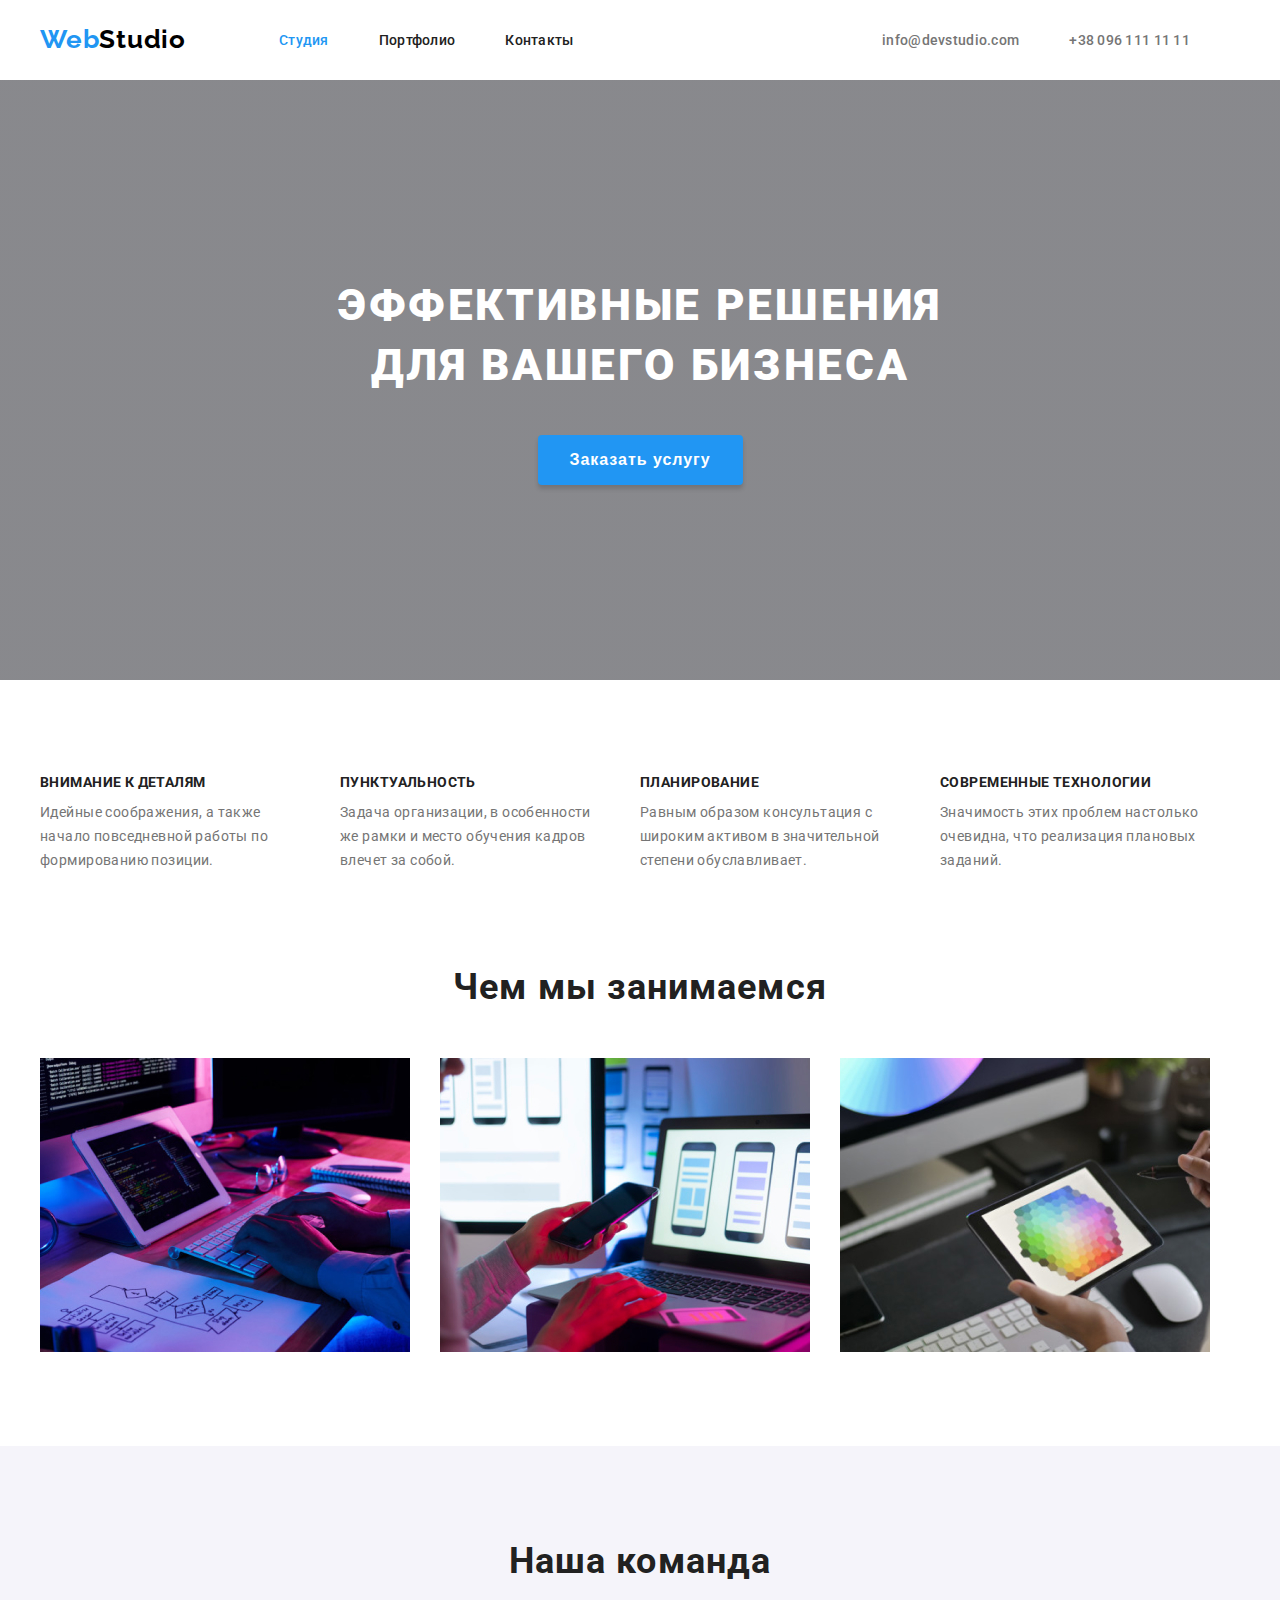
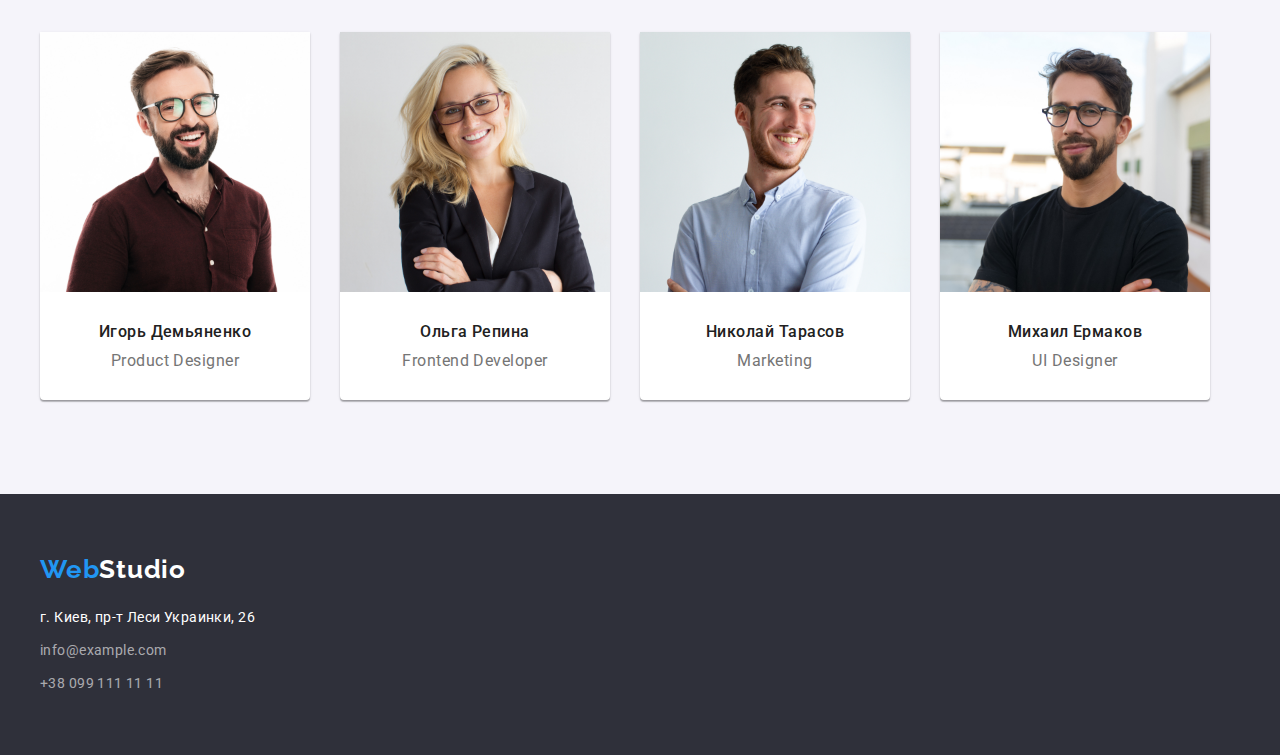
==== commit 6a4ff373: "hm20" ====
--- a/index.html
+++ b/index.html
@@ -16,7 +16,7 @@
     <div class="container">
     <nav class="menu">
 <a href="./index.html" class="icon_head">
- <span class="color_accent"> Web </span>Studio
+ <span class="color_accent">Web</span>Studio
 </a>
 <ul class="menu_list">
     <li><a href="./index.html" class="menu_link_list accent">Студия</a></li>
@@ -67,13 +67,13 @@
     <div class="container">
         <h2 class="team_head">Наша команда</h2>
 <ul class="team_list">
-    <li class="team_item"><img src="img/img3.jpg" alt="" width="270px" height="260px"><div class="team_list_item_text"><h3 class="team_list_head">Игорь Демьяненко</h3>
+    <li class="team_item"><img src="img/img3.jpg" alt="" width="270" height="260"><div class="team_list_item_text"><h3 class="team_list_head">Игорь Демьяненко</h3>
     <p class="team_text">Product Designer</p></div></li>
-    <li class="team_item"><img src="img/img4.jpg" alt="" width="270px" height="260px"><div class="team_list_item_text"><h3 class="team_list_head">Ольга Репина</h3>
+    <li class="team_item"><img src="img/img4.jpg" alt="" width="270" height="260"><div class="team_list_item_text"><h3 class="team_list_head">Ольга Репина</h3>
     <p class="team_text">Frontend Developer</p></div></li>
-    <li class="team_item"><img src="img/img5.jpg" alt="" width="270px" height="260px"><div class="team_list_item_text"><h3 class="team_list_head">Николай Тарасов</h3>
+    <li class="team_item"><img src="img/img5.jpg" alt="" width="270" height="260"><div class="team_list_item_text"><h3 class="team_list_head">Николай Тарасов</h3>
     <p class="team_text">Marketing</p></div></li>
-    <li class="team_item"><img src="img/img6.jpg" alt="" width="270px" height="260px"><div class="team_list_item_text"><h3 class="team_list_head">Михаил Ермаков</h3>
+    <li class="team_item"><img src="img/img6.jpg" alt="" width="270" height="260"><div class="team_list_item_text"><h3 class="team_list_head">Михаил Ермаков</h3>
     <p class="team_text">UI Designer</p></div></li>
 </ul>
     </div>
@@ -83,7 +83,7 @@
 <footer class="footer">
     <div class="container">
         <a href="./index.html" class="icon_footer">
-            <span class="color_accent"> Web </span>Studio
+            <span class="color_accent">Web</span>Studio
         </a>
         <div class="address">
         <ul class="contact">
--- a/css/style.css
+++ b/css/style.css
@@ -117,8 +117,8 @@
 .header .container {
   display: flex;
   align-items: center;
-  margin-top: 24px;
-  margin-bottom: 25px;
+  padding-top: 24px;
+  padding-bottom: 25px;
 }
 .address_link {
   margin-right: 50px;
@@ -129,7 +129,16 @@
 
 .hero {
   height: 600px;
-  background-color: #2f303a;
+
+  background-repeat: no-repeat;
+  background-size: cover;
+
+  background-color: #c4c4c4;
+  background-image: linear-gradient(
+      rgba(47, 48, 58, 0.4),
+      rgba(47, 48, 58, 0.4)
+    ),
+    url(/img/bg.jpg);
   display: flex;
   align-items: center;
   justify-content: center;
@@ -292,7 +301,7 @@
   padding-top: 60px;
   padding-bottom: 60px;
 }
-.contact_list {
+.contact_list:not(:last-child) {
   margin-bottom: 9px;
 }
 .address {
@@ -316,3 +325,9 @@
 .color_footer {
   color: rgba(255, 255, 255, 0.6);
 }
+.team_item:not(:last-child) {
+  margin-right: 30px;
+}
+.about_list_item:not(:last-child) {
+  margin-right: 30px;
+}
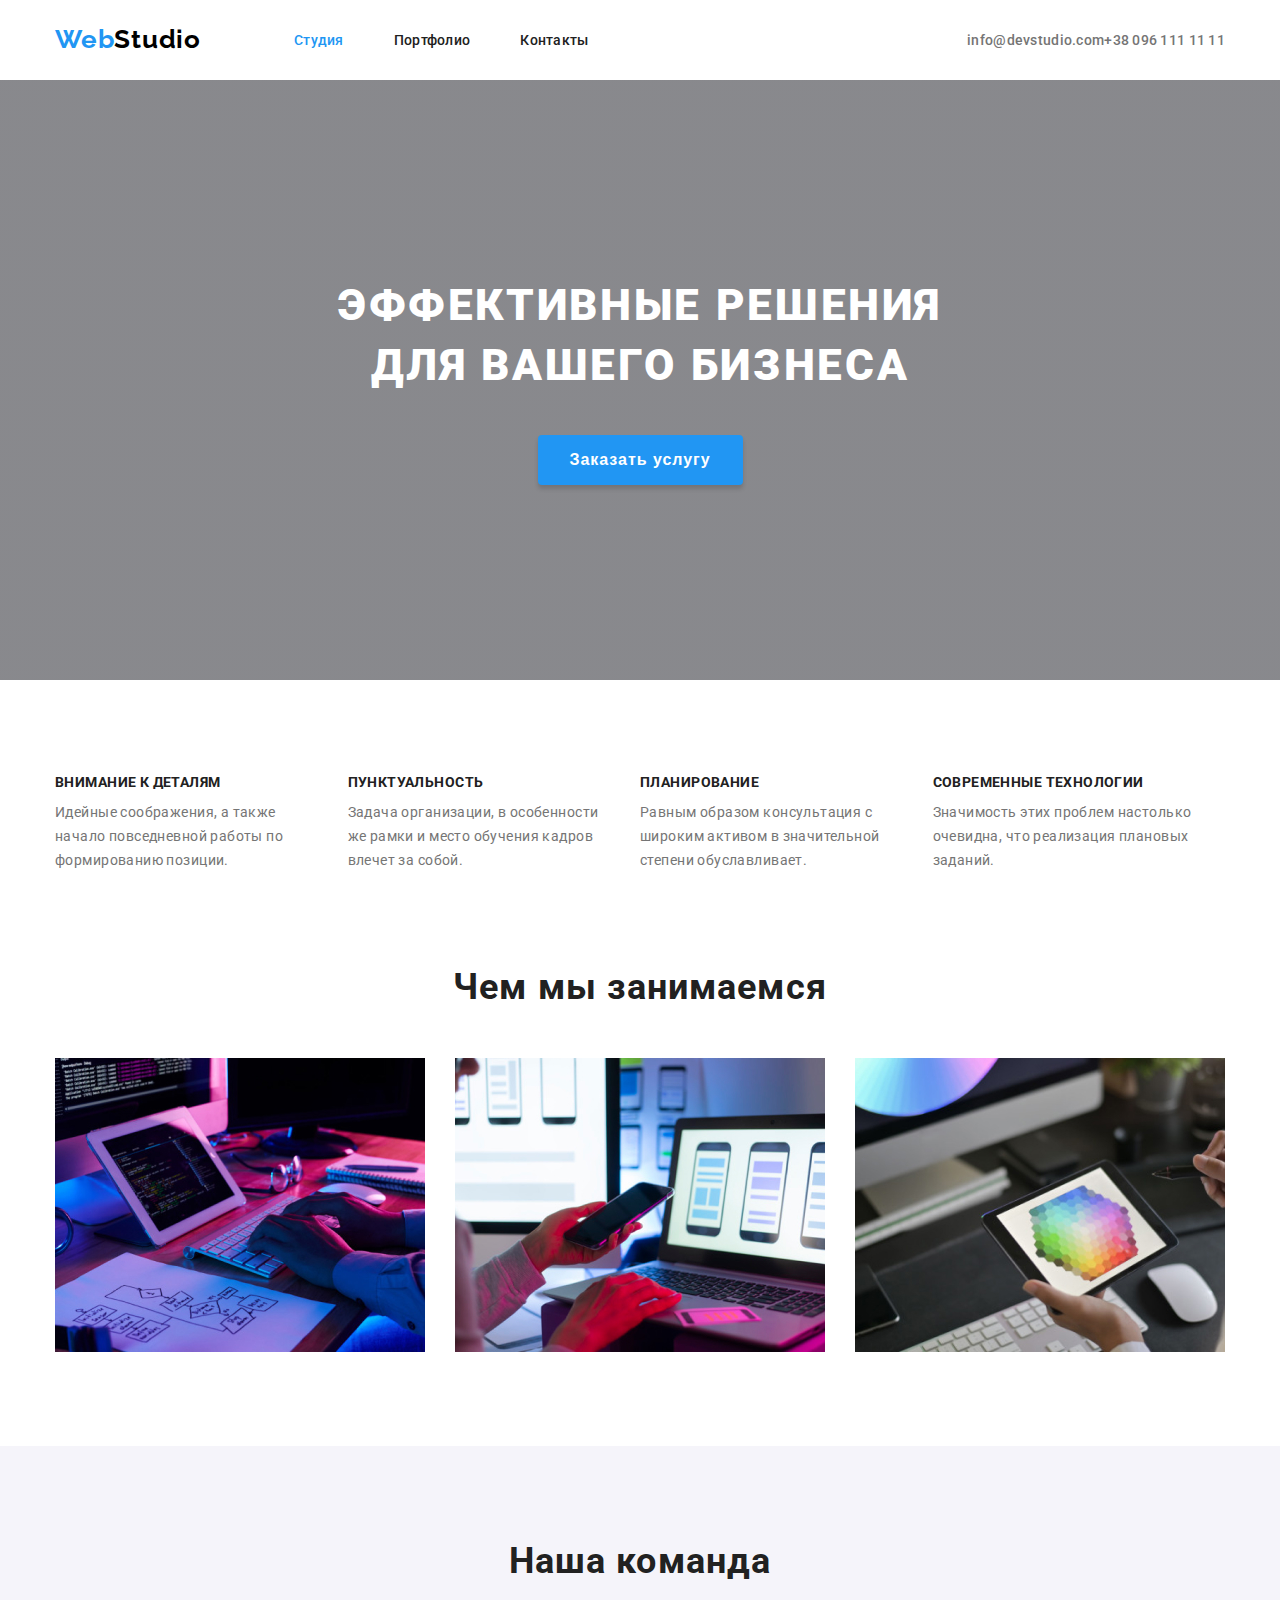
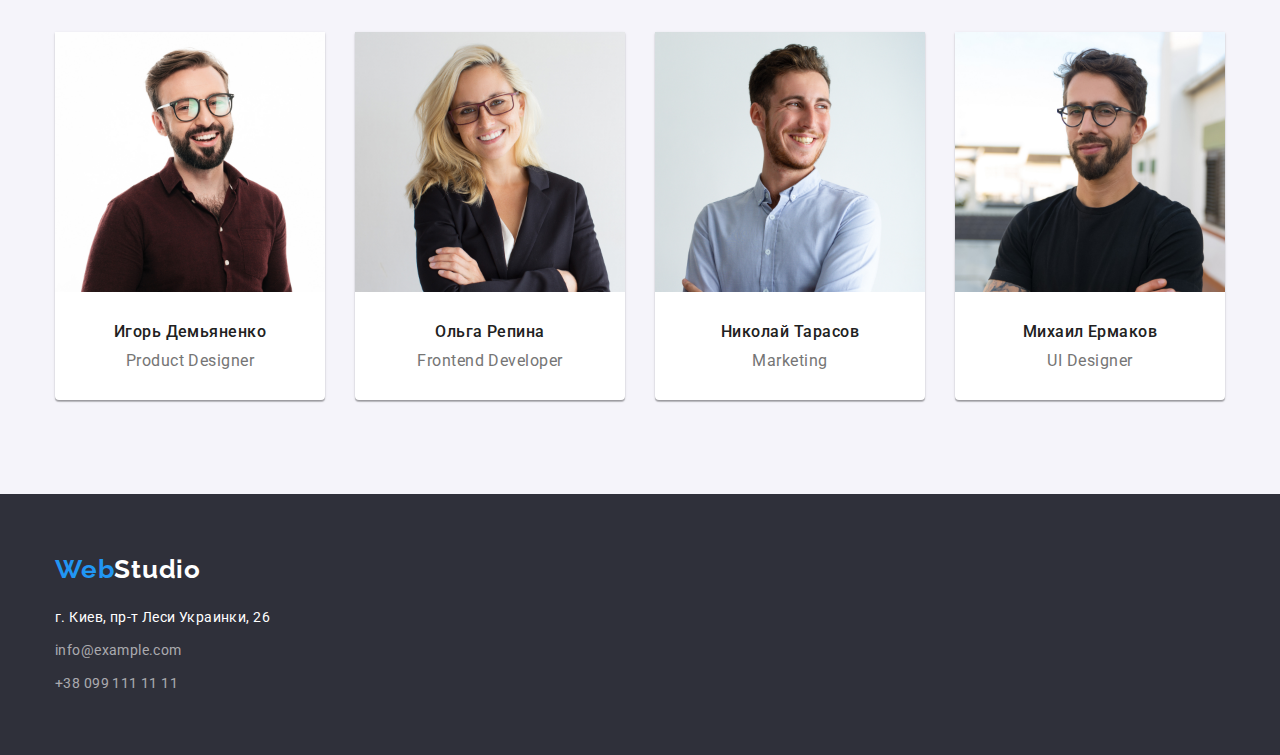
==== commit 30b34b5f: "hm20" ====
--- a/index.html
+++ b/index.html
@@ -19,9 +19,9 @@
  <span class="color_accent">Web</span>Studio
 </a>
 <ul class="menu_list">
-    <li><a href="./index.html" class="menu_link_list accent">Студия</a></li>
-    <li><a href="./portfolio.html" class="menu_link_list">Портфолио</a></li>
-    <li><a href="" class="menu_link_list">Контакты</a></li>
+    <li class="menu_item"><a href="./index.html" class="menu_link_list accent">Студия</a></li>
+    <li class="menu_item"><a href="./portfolio.html" class="menu_link_list">Портфолио</a></li>
+    <li class="menu_item"><a href="" class="menu_link_list">Контакты</a></li>
 </ul>
 </nav>
 <ul class="address">
--- a/css/style.css
+++ b/css/style.css
@@ -6,7 +6,11 @@
 h6 {
   margin: 0;
 }
-
+*,
+::after,
+::before {
+  box-sizing: border-box;
+}
 ol,
 ul {
   margin: 0;
@@ -103,7 +107,7 @@
   display: flex;
   align-items: center;
 }
-.menu_link_list {
+.menu_item:not(:last-child) {
   margin-right: 50px;
 }
 .icon_head {
@@ -120,7 +124,7 @@
   padding-top: 24px;
   padding-bottom: 25px;
 }
-.address_link {
+.menu_item:not(:last-child) {
   margin-right: 50px;
 }
 .accent {
@@ -222,9 +226,7 @@
   display: flex;
   align-items: center;
 }
-.about_list_item {
-  margin-right: 30px;
-}
+
 .about {
   padding-top: 0;
 }
@@ -253,7 +255,6 @@
   box-shadow: 0px 1px 3px rgba(0, 0, 0, 0.12), 0px 1px 1px rgba(0, 0, 0, 0.14),
     0px 2px 1px rgba(0, 0, 0, 0.2);
   border-radius: 0px 0px 4px 4px;
-  margin-right: 30px;
 }
 .team_list_head {
   font-family: "Roboto", sans-serif;
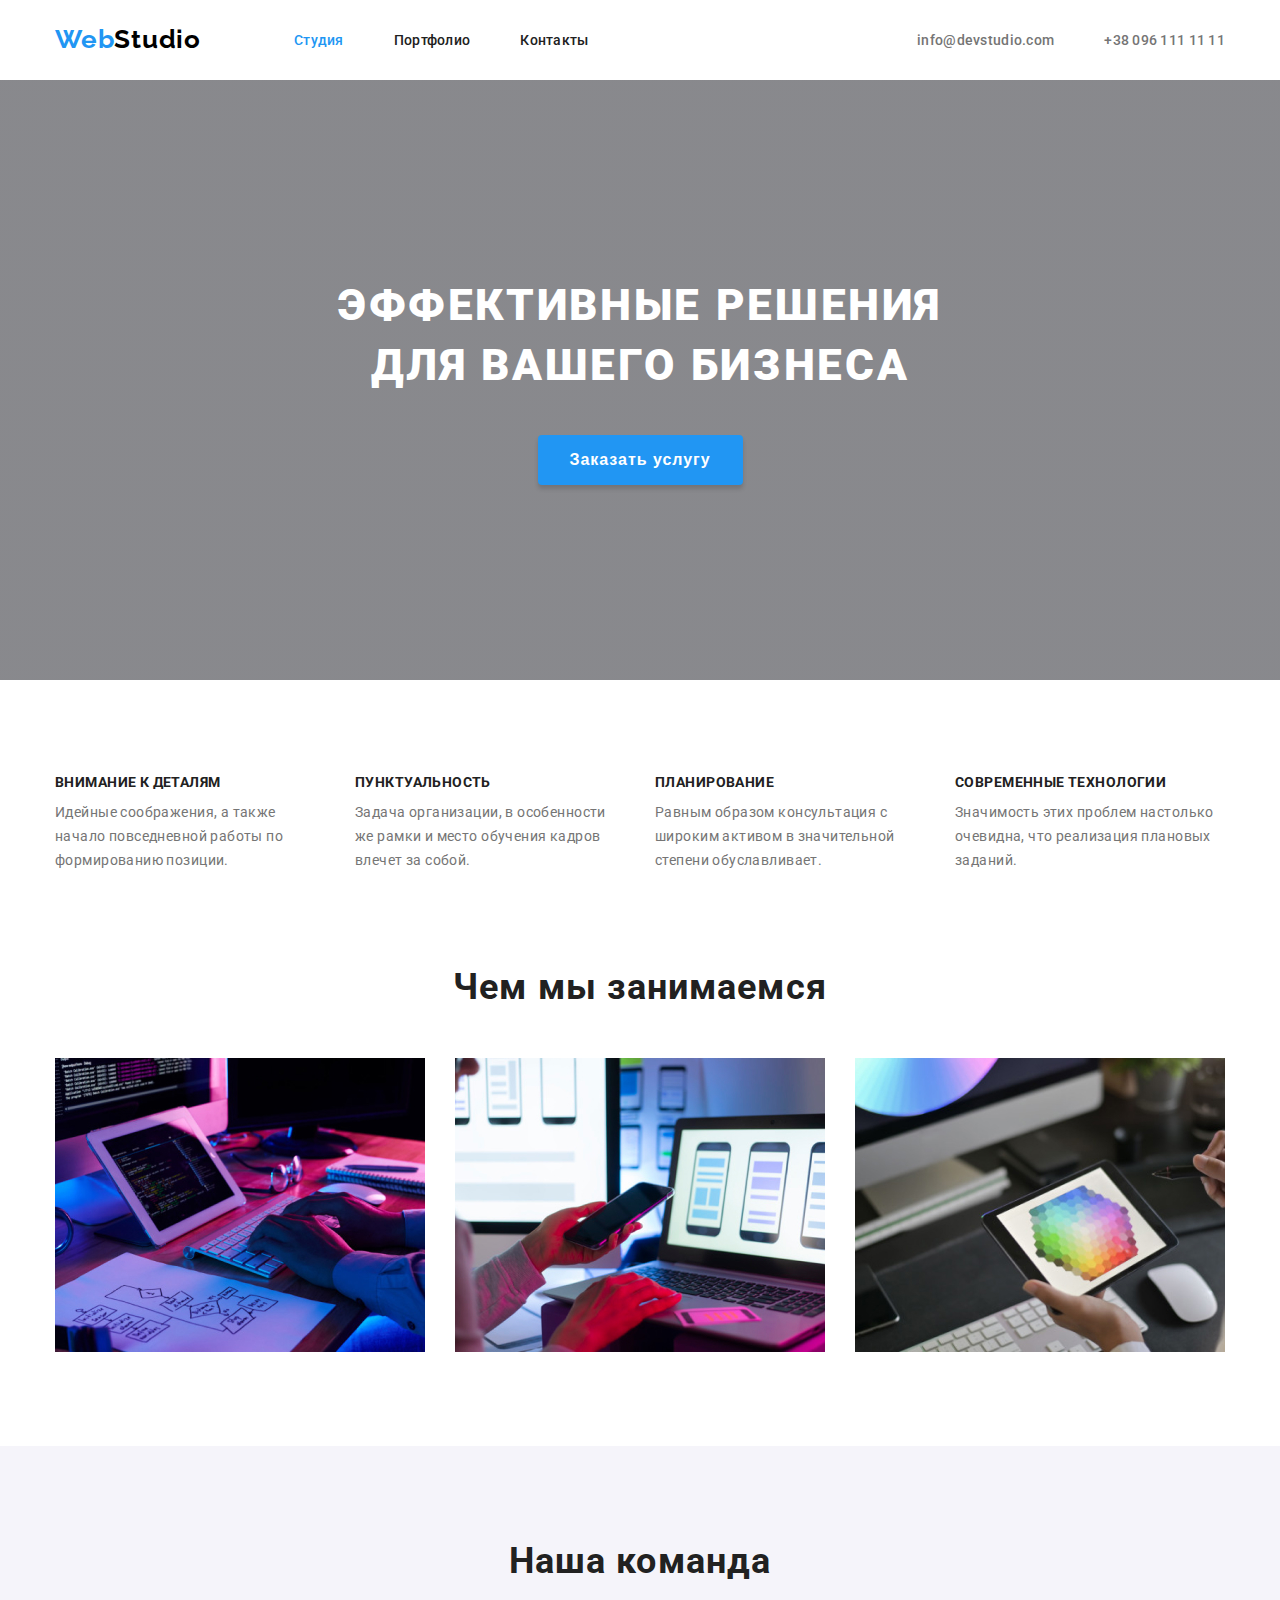
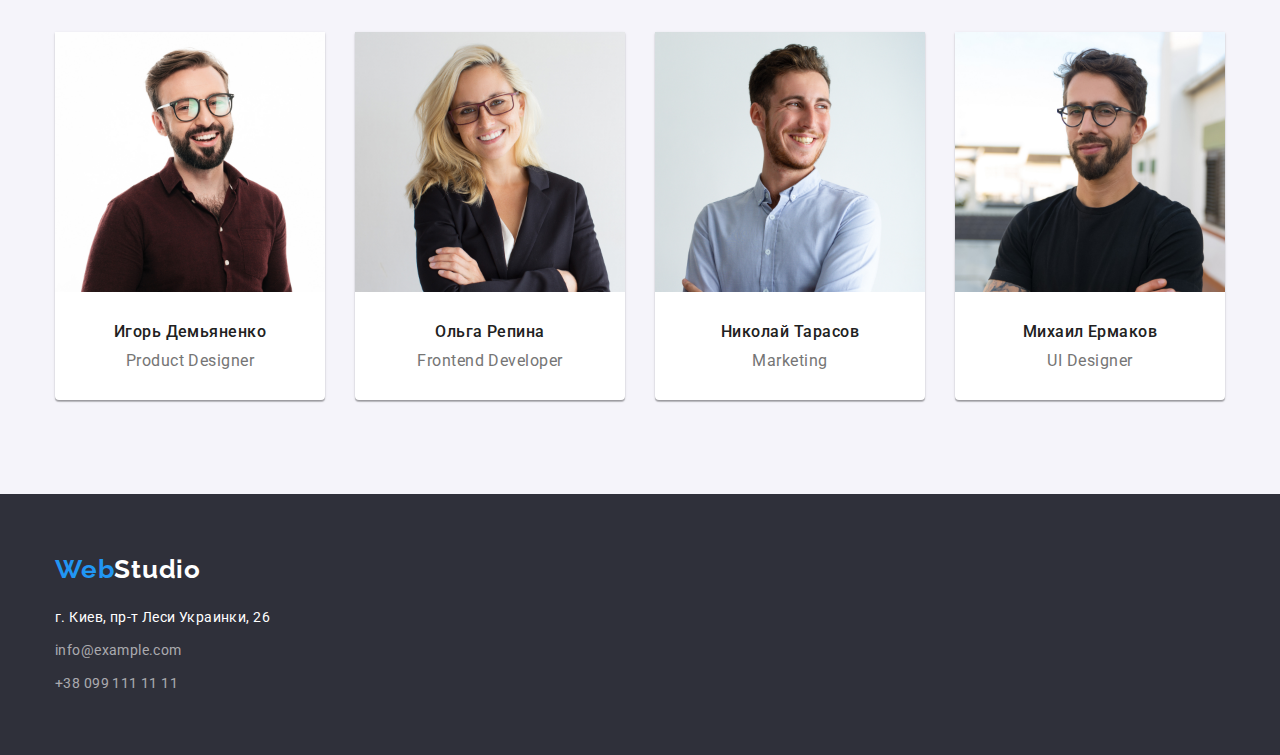
==== commit c5aa71d8: "end" ====
--- a/index.html
+++ b/index.html
@@ -85,13 +85,13 @@
         <a href="./index.html" class="icon_footer">
             <span class="color_accent">Web</span>Studio
         </a>
-        <div class="address">
+  
         <ul class="contact">
             <li class="contact_list contact_list_maps"> <a href=""><span class="color_footer_white">г. Киев, пр-т Леси Украинки, 26</span></a></li>
             <li class="contact_list contact_tel_mail"> <a href="mailto:info@devstudio.com"><span class="color_footer">info@example.com</span></a></li>
             <li class="contact_list contact_tel_mail"> <a href="tel:380961111111"><span class="color_footer">+38 099 111 11 11</span></a></li>
         </ul>
-        </div>
+      
     </div>
 
 </footer>
--- a/css/style.css
+++ b/css/style.css
@@ -200,7 +200,6 @@
   color: #757575;
 }
 .features_items {
-  margin-right: 30px;
   width: calc((100% - 90px) / 4);
 }
 .features_list {
@@ -332,3 +331,9 @@
 .about_list_item:not(:last-child) {
   margin-right: 30px;
 }
+.address_link:not(:last-child) {
+  margin-right: 50px;
+}
+.features_items:not(:last-child) {
+  margin-right: 30px;
+}
